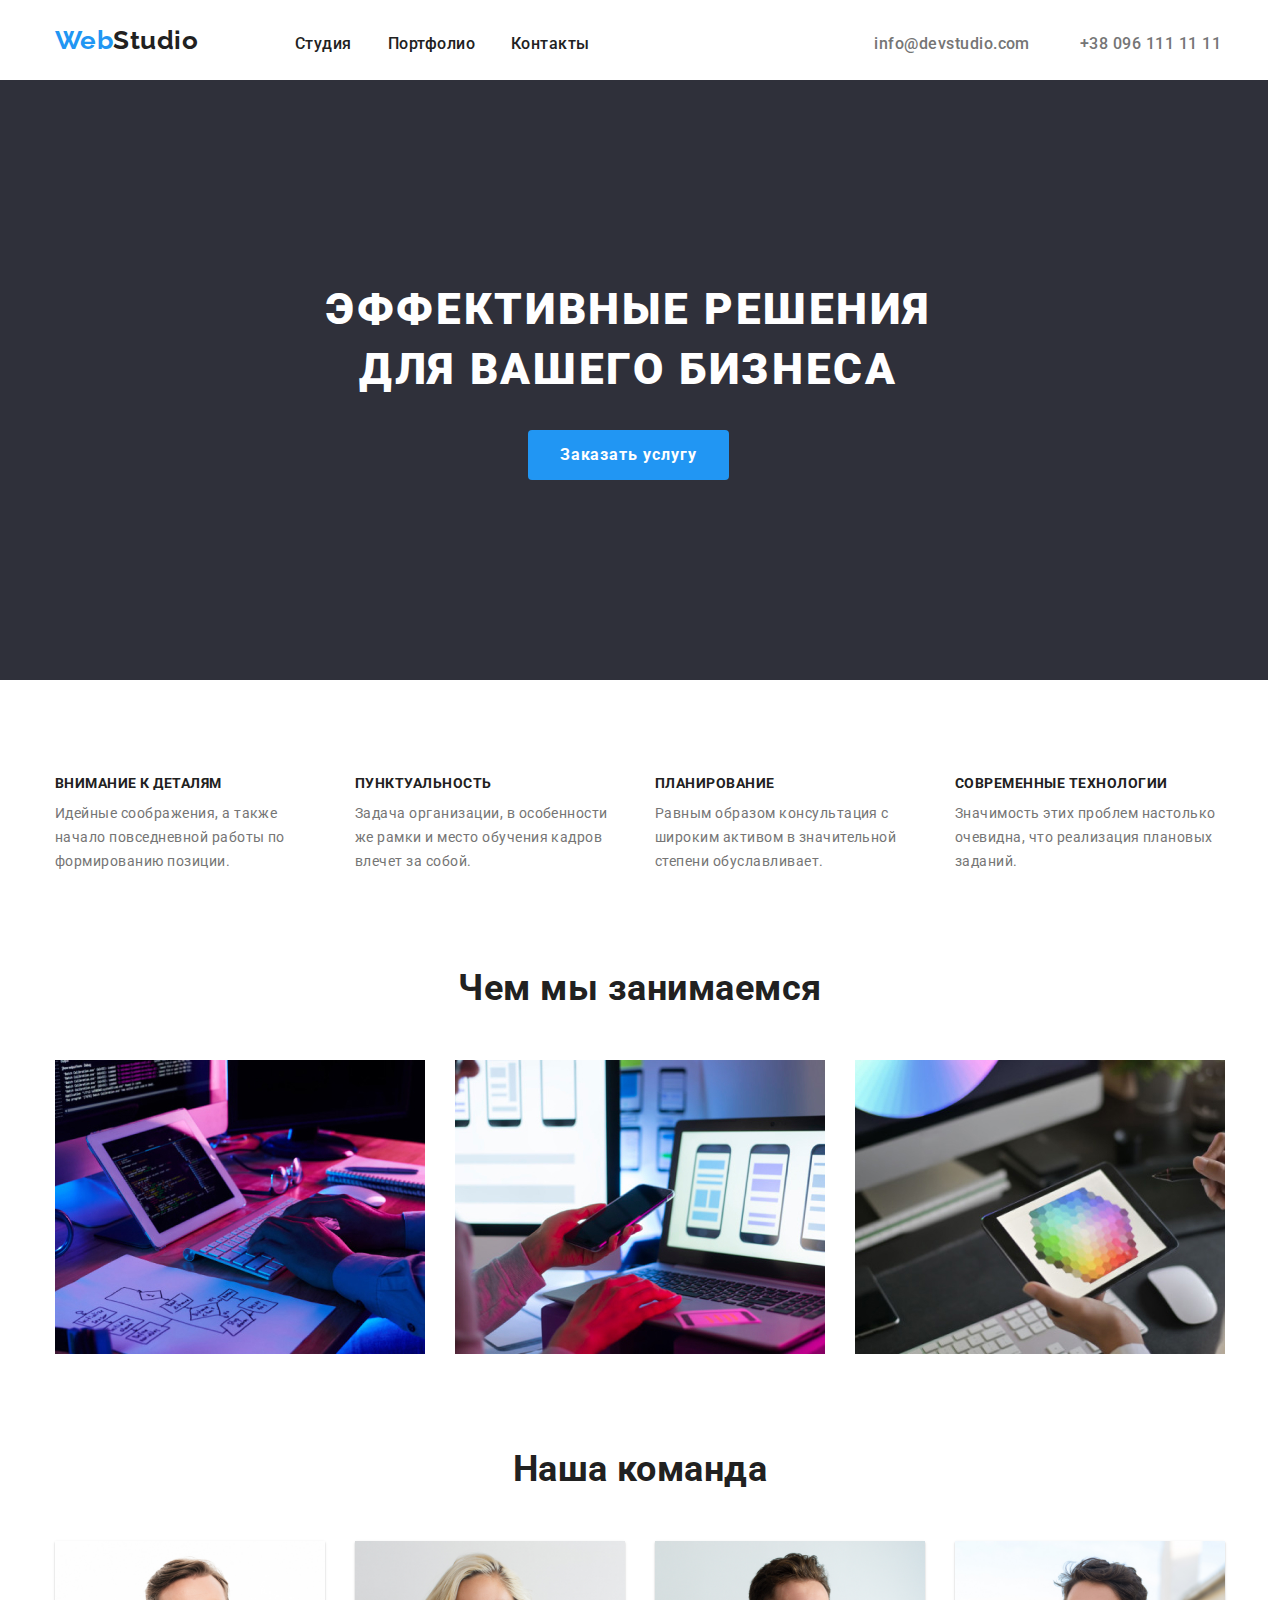
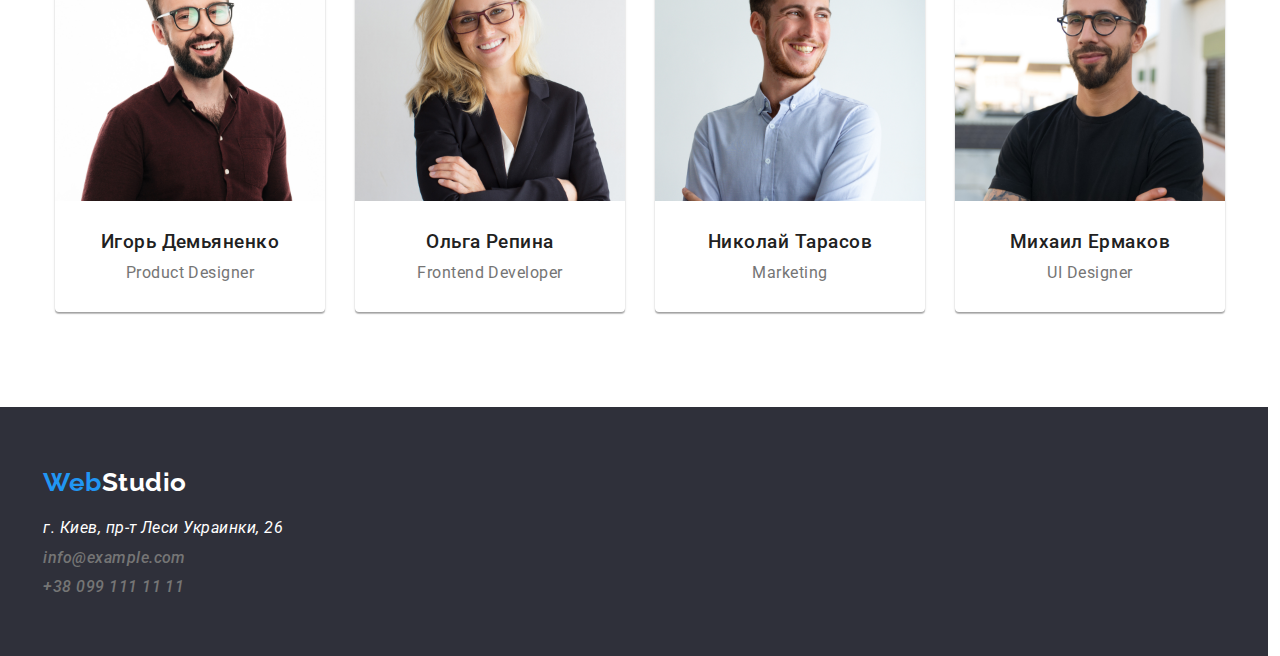
==== index.html @ 785e55bb "Fixes bugs  home task 03" ====
<!DOCTYPE html>
<html lang="en">
  <head>
    <meta charset="UTF-8" />
    <meta http-equiv="X-UA-Compatible" content="IE=edge" />
    <meta name="viewport" content="width=device-width, initial-scale=1.0" />
    <title>Document</title>
    <link rel="preconnect" href="https://fonts.gstatic.com" />
    <link
      href="https://fonts.googleapis.com/css2?family=Raleway:wght@700&family=Roboto:wght@400;500;700;900&display=swap"
      rel="stylesheet"
    />
    <link
      rel="stylesheet"
      href="https://cdnjs.cloudflare.com/ajax/libs/modern-normalize/1.0.0/modern-normalize.min.css"
    />
    <link rel="stylesheet" href="css/styles.css" />
  </head>
  <body>
    <div class="container">
      <!-- Шапка -->
      <header class="navigation">
        <nav>
          <a class="link logo" href="index.html">
            <span class="logo-highlight">Web</span>Studio
          </a>
          <ul class="menu-nav list">
            <li class="item"><a class="link" href="index.html">Студия</a></li>
            <li class="item">
              <a class="link" href="portfolio.html">Портфолио</a>
            </li>
            <li class="item"><a class="link" href="#">Контакты</a></li>
          </ul>
          <div class="contacts">
            <a class="link" href="mailto:">info@devstudio.com</a>
            <a class="link" href="tel:+380961111111">+38 096 111 11 11</a>
          </div>
        </nav>
      </header>
      <!-- Main -->
      <main>
        <section class="hero flex-container container flex-c">
          <h1 class="page-title">Эффективные решения для вашего бизнеса</h1>
          <button type="button" class="button">Заказать услугу</button>
        </section>
        <!-- Features -->
        <section class="features">
          <ul class="list">
            <li>
              <h3 class="page-title-item">Внимание к деталям</h3>
              <p>
                Идейные соображения, а также начало повседневной работы по
                формированию позиции.
              </p>
            </li>
          </ul>
          <ul class="list">
            <li>
              <h3 class="page-title-item">Пунктуальность</h3>
              <p>
                Задача организации, в особенности же рамки и место обучения
                кадров влечет за собой.
              </p>
            </li>
          </ul>
          <ul class="list">
            <li>
              <h3 class="page-title-item">Планирование</h3>
              <p>
                Равным образом консультация с широким активом в значительной
                степени обуславливает.
              </p>
            </li>
          </ul>
          <ul class="list">
            <li>
              <h3 class="page-title-item">Современные технологии</h3>
              <p>
                Значимость этих проблем настолько очевидна, что реализация
                плановых заданий.
              </p>
            </li>
          </ul>
        </section>
        <section class="works">
          <h2 class="section-title">Чем мы занимаемся</h2>
          <ul class="list image-grid">
            <li><img src="./images/features1.jpg" alt="Проектирование" /></li>
            <li><img src="./images/features2.jpg" alt="Дизайн" /></li>
            <li><img src="./images/features3.jpg" alt="Редакция" /></li>
          </ul>
        </section>

        <section class="our-team">
          <h2 class="section-title">Наша команда</h2>
          <div class="flex-container">
            <ul class="list team-card">
              <li><img src="./images/photo1.jpg" alt="Игорь Демьяненко" /></li>
              <li><h3 class="person">Игорь Демьяненко</h3></li>
              <li><p class="team-item">Product Designer</p></li>
            </ul>
            <ul class="list team-card">
              <li>
                <img src="./images/photo2.jpg" alt="Ольга Репина" width="270" />
              </li>
              <li><h3 class="person">Ольга Репина</h3></li>
              <li><p class="team-item">Frontend Developer</p></li>
            </ul>
            <ul class="list team-card">
              <li>
                <img src="./images/photo3.jpg" alt="Николай Тарасов" />
              </li>
              <li><h3 class="person">Николай Тарасов</h3></li>
              <li><p class="team-item">Marketing</p></li>
            </ul>
            <ul class="list team-card">
              <li><img src="./images/photo4.jpg" alt="" width="270" /></li>
              <li><h3 class="person">Михаил Ермаков</h3></li>
              <li><p class="team-item">UI Designer</p></li>
            </ul>
          </div>
        </section>
      </main>
      <!-- Подвал -->
      <footer>
        <div class="container">
          <a class="link logo" href="index.html">
            <span class="logo-highlight">Web</span>Studio
          </a>
          <address>
            <p class="contacts-item">г. Киев, пр-т Леси Украинки, 26</p>
            <ul class="list">
              <li class="contacts-item">
                <a class="link" href="mailto:info@example.com"
                  >info@example.com</a
                >
              </li>
              <li class="contacts-item">
                <a class="link" href="tel:+380991111111">+38 099 111 11 11</a>
              </li>
            </ul>
          </address>
        </div>
      </footer>
    </div>
  </body>
</html>
---- css/styles.css ----
/* Custom CSS variables */

:root {
    --main-font-family: "Roboto", sans-serif;
    --main-bg-color: #fff;
    --main-text-color: #212121;
    --secondary-color: #757575;
    --accent-color: #2196F3;
    --dark-bg-color: #2F303A;
    --base-size: 16px;
    --soft-box-shadow: drop-shadow(0px 4px 4px rgba(0, 0, 0, 0.25));
    --small-circled: 4px;
}

html {
    box-sizing: border-box;
}

*, *::after, *::before {
    box-sizing: inherit;
}

h1, h2, h3, h4, h5, h6, p {
    margin-top: 0;
    margin-bottom: 0;
}

/* Main styles */

body {
    font-size: var(--base-size);
    font-family: var(--main-font-family);
    letter-spacing: 0.03em;
    line-height: 1.2;
    color: var(--main-text-color);
}

img {
    display: block;
    width: 100%;
    height: auto;
}

footer {
    padding: 60px 0;
    background-color: var( --dark-bg-color);
    width: 100vw;
    position: relative;
    left: 49%;
    margin-left: -50vw;
}

address {
    margin-top: 20px;
}

.container {
    width: 1200px;
    margin: 0 auto;
    padding: 0 15px;
}

.navigation {
    height: 80px;
    padding: 25px 0;
}

.main-navigation {
    display: flex;
    align-items: center;
}

.flex-container {
    display: flex;
    justify-content: space-between;
}

.contacts {
    display: inline-flex;
    margin-left: 280px;
}

.contacts .link {
    color: var(--secondary-color);
}

.contacts .link:not(:last-child) {
    margin-right: 50px;
}

.menu-nav {
    width: 295px;
    display: inline-flex;
    justify-content: space-between;
}

.item .link {
    list-style: none;
    text-decoration: none;
    display: block;
}

.flex-c {
    justify-content: center;
    align-items: center;
}

.hero {
    width: 100vw;
    position: relative;
    left: 49%;
    margin-left: -50vw;
    text-align: center;
    height: 600px;
    background-color: var(--dark-bg-color);
    flex-direction: column;
}

.features {
    display: flex;
    justify-content: space-between;
    padding: 95px 0;
}

.features .list {
    width: 270px;
}

.features p {
    font-size: 14px;
    line-height: 24px;
    letter-spacing: 3%;
    color: var(--secondary-color);
}

.image-grid {
    display: flex;
    justify-content: space-between;
}

.link {
    text-decoration: none;
    color: inherit;
    font-weight: 500;
}

.link:hover, .link:focus {
    color: var(--accent-color);
}

.list {
    list-style: none;
    padding-left: 0;
    margin: 0;
}

.button {
    font-weight: 700;
    font-size: var(--base-size);
    line-height: 1.87;
    letter-spacing: .06em;
    color: var(--main-text-color);
    background-color: var(--main-bg-color);
    border: none;
    cursor: pointer;
    border-radius: var(--small-circled);
    padding: 10px 32px;
    background-color: #2196f3;
    color: var(--main-bg-color);
}

.button:active {
    outline: none;
    transform: translateY(2px);
}

.button:focus {
    outline: none;
}

.button-item {
    display: flex;
    justify-content: center;
    margin-left: auto;
    margin-right: auto;
    padding-bottom: 50px;
}

.site-nav {
    display: inline-flex;
}

.site-nav .button {
    display: block;
}

.site-nav-item:not(:last-child) {
    margin-right: 10px;
    background-repeat: 4px;
}

.site-nav-item {
    filter: var(--soft-box-shadow);
}

.filter-btn {
    font-size: var(--base-size);
    font-weight: 500;
    line-height: 1.62;
    color: var(--main-text-color);
    padding: 6px 22px;
    background-color: var(--main-bg-color);
    border: none;
    cursor: pointer;
    display: inline-flex;
    border-radius: var(--small-circled);
    filter: var(--soft-box-shadow);
}

.filter-btn:active {
    outline: none;
    transform: translateY(2px);
}

.filter-btn:focus {
    outline: none;
}

.filter-btn:hover {
    background-color: #2196f3;
    color: var(--main-bg-color);
}

.page-title {
    font-size: 44px;
    font-weight: 900;
    line-height: 1.36;
    color: var(--main-bg-color);
    display: block;
    width: 700px;
    letter-spacing: 0.06em;
    text-transform: uppercase;
    margin-bottom: 30px;
    margin: 0 auto 30px;
}

.page-title-item {
    font-weight: 700;
    font-size: 14px;
    line-height: 1.142;
    text-transform: uppercase;
    color: var( --main-text-color);
    margin-bottom: 10px;
}

.section-title {
    font-weight: 700;
    font-size: 36px;
    line-height: 1.166;
    text-align: center;
    color: var( --main-text-color);
    margin-bottom: 50px;
}

.works {
    padding-bottom: 95px;
}

.page-title-description {
    font-weight: 400;
    font-size: 14px;
    line-height: 1.71;
    color: var( --secondary-color);
}

.team-card {
    font-size: 16px;
    font-weight: 500;
    line-height: 1.2;
    text-align: center;
    color: var( --main-text-color);
    width: 270px;
    box-shadow: 0px 1px 3px rgba(0, 0, 0, 0.12), 0px 1px 1px rgba(0, 0, 0, 0.14), 0px 2px 1px rgba(0, 0, 0, 0.2);
    border-radius: 0px 0px 4px 4px;
}

.person {
    font-weight: 500;
    line-height: 1.2;
    letter-spacing: 3%;
    text-align: center;
    padding-top: 30px;
    padding-bottom: 10px;
}

.team-item {
    font-weight: 400;
    font-size: 16px;
    line-height: 19px;
    text-align: center;
    color: var(--secondary-color);
    padding-bottom: 30px;
}

.our-team {
    padding-bottom: 95px;
}

.contacts-item:not(:last-child) {
    padding-bottom: 10px;
    color: var(--main-bg-color);
}

.contacts-item .link {
    color: var(--secondary-color);
}

.contacts-item .link:hover {
    color: var(--accent-color);
}

footer .logo {
    color: var(--main-bg-color);
}

.logo {
    font-family: Raleway;
    font-weight: 700;
    font-size: 26px;
    line-height: 1.192;
    color: var(--main-text-color);
    margin-right: 90px;
}

.logo-highlight {
    color: var(--accent-color);
}

.portfolio {
    font-size: 18px;
    font-weight: 700;
    line-height: 2;
    letter-spacing: .06em;
    color: var(--main-text-color);
}

.portfolio-item {
    font-weight: 400;
    font-size: 16px;
    line-height: 1.87;
    color: var(--secondary-color);
}

.portfolio-example {
    display: flex;
}

.h-line {
    border-bottom: 1px solid #eee;
    margin-bottom: 95px;
}

.portfolio-title {
    display: none;
}

.grid {
    display: flex;
    flex-wrap: wrap;
}

.grid-item {
    width: 370px;
    margin-right: 30px;
    margin-bottom: 30px;
    border: 1px solid #eee;
}

.grid-item:nth-child(3n) {
    margin-right: 0;
}

.grid-item-title {
    font-weight: bold;
    font-size: 18px;
    line-height: 2;
    letter-spacing: .06em;
    color: var(--main-text-color);
    margin-bottom: 5px;
}

.grid-item-text {
    font-size: 16px;
    line-height: 1.87;
    letter-spacing: 0.03em;
    color: var(--secondary-color);
}

.card-info {
    padding: 20px 24px;
}

.visually-hidden {
    position: absolute !important;
    clip: rect(1px 1px 1px 1px);
    clip: rect(1px, 1px, 1px, 1px);
    padding: 0 !important;
    border: 0 !important;
    height: 1px !important;
    width: 1px !important;
    overflow: hidden;
}
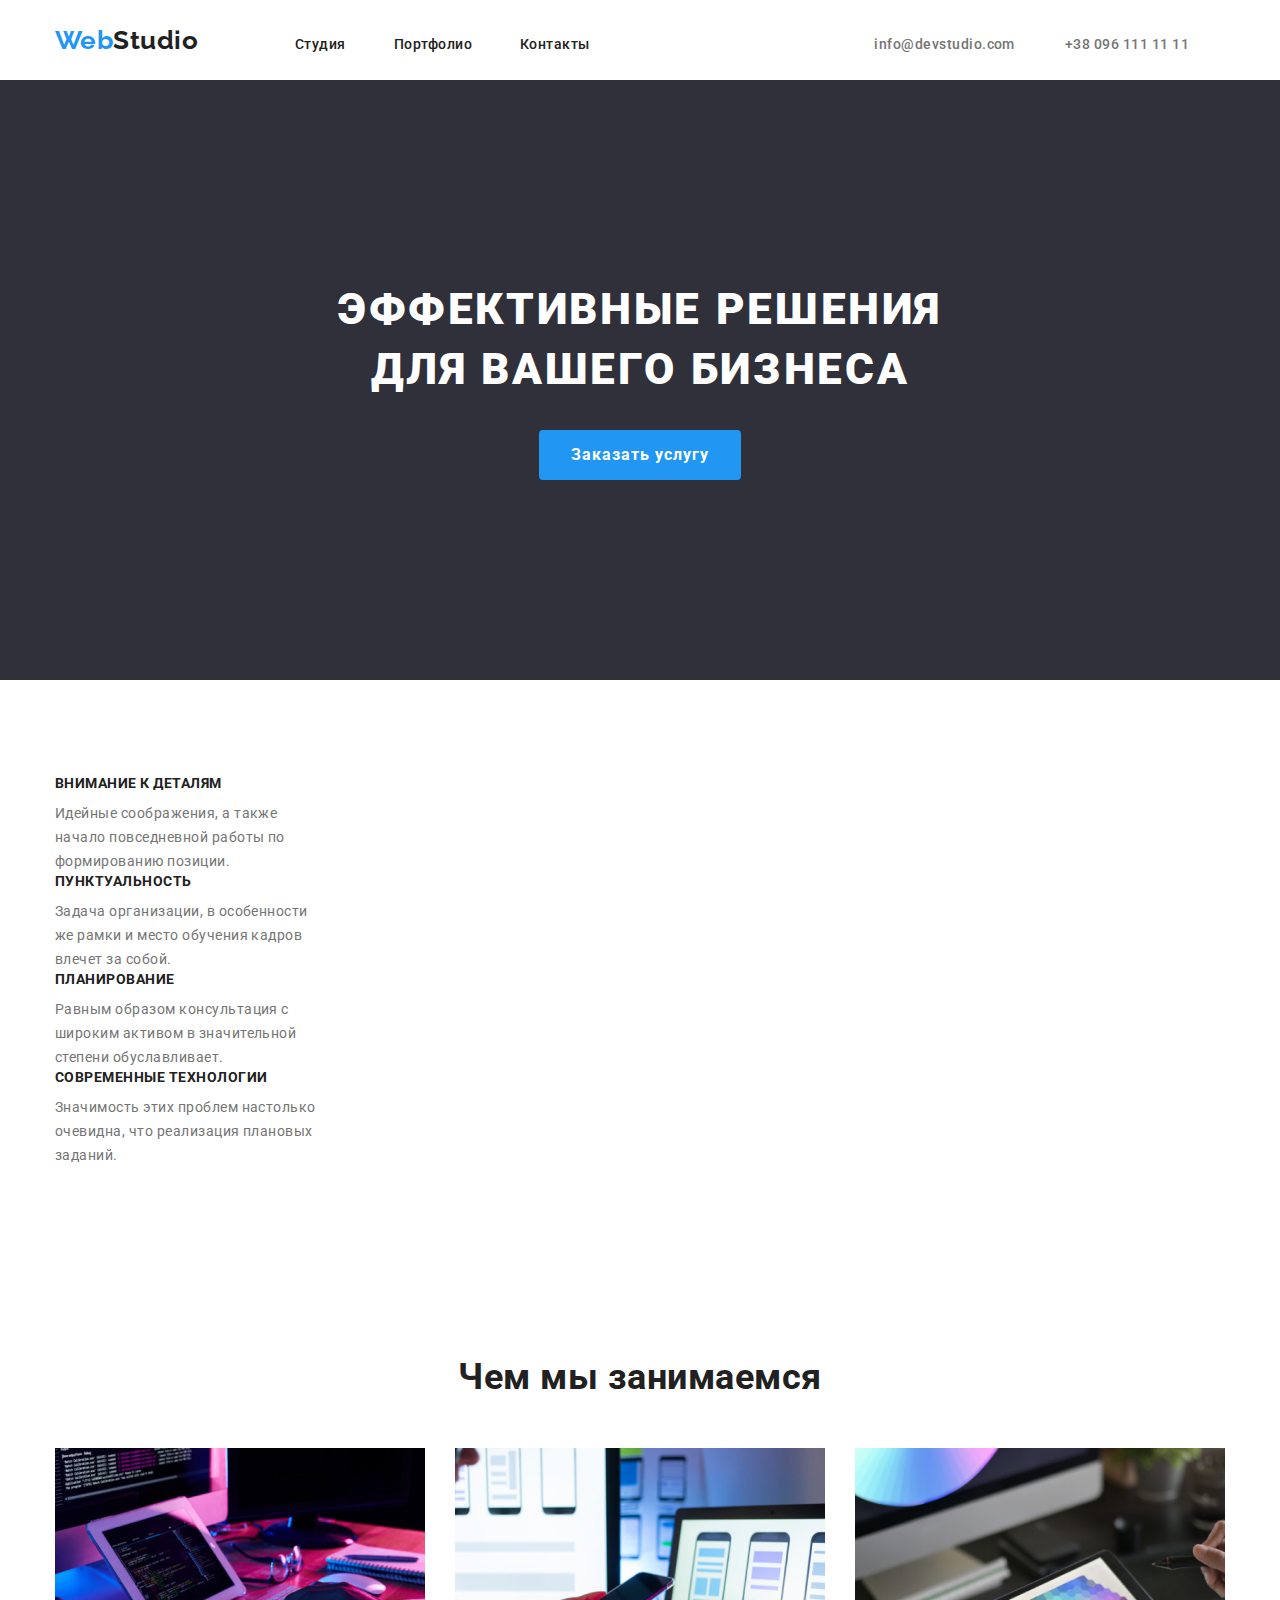
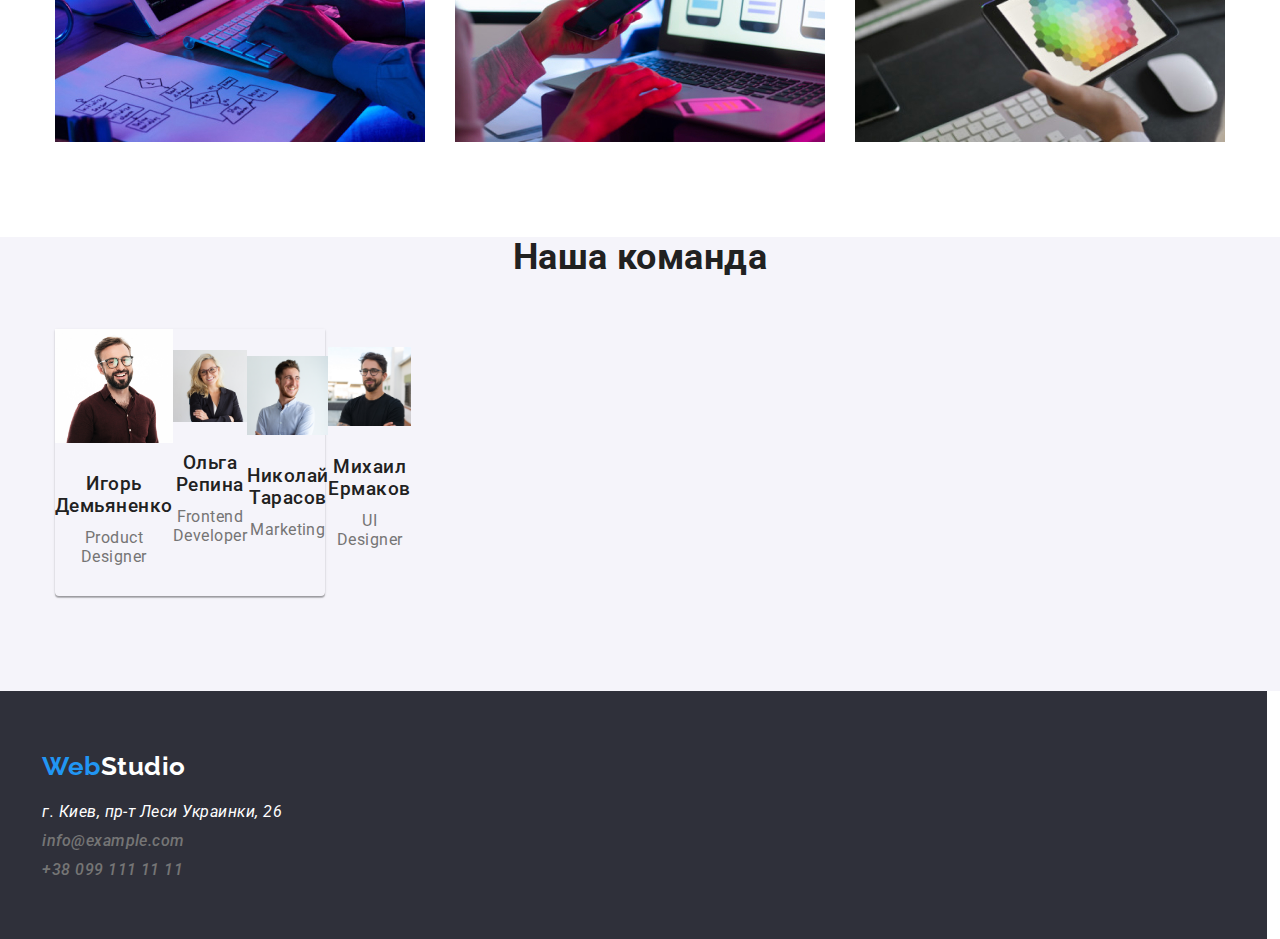
==== commit 91f46401: "Fixes bugs sn home task 3" ====
--- a/index.html
+++ b/index.html
@@ -17,9 +17,10 @@
     <link rel="stylesheet" href="css/styles.css" />
   </head>
   <body>
-    <div class="container">
+   
       <!-- Шапка -->
       <header class="navigation">
+         <div class="container">
         <nav>
           <a class="link logo" href="index.html">
             <span class="logo-highlight">Web</span>Studio
@@ -36,15 +37,17 @@
             <a class="link" href="tel:+380961111111">+38 096 111 11 11</a>
           </div>
         </nav>
+        </div>
       </header>
       <!-- Main -->
       <main>
-        <section class="hero flex-container container flex-c">
+        <section class="hero">
           <h1 class="page-title">Эффективные решения для вашего бизнеса</h1>
           <button type="button" class="button">Заказать услугу</button>
-        </section>
+          </section>
         <!-- Features -->
         <section class="features">
+          <div class="container flex-conteiner flex-c">
           <ul class="list">
             <li>
               <h3 class="page-title-item">Внимание к деталям</h3>
@@ -53,8 +56,6 @@
                 формированию позиции.
               </p>
             </li>
-          </ul>
-          <ul class="list">
             <li>
               <h3 class="page-title-item">Пунктуальность</h3>
               <p>
@@ -62,8 +63,6 @@
                 кадров влечет за собой.
               </p>
             </li>
-          </ul>
-          <ul class="list">
             <li>
               <h3 class="page-title-item">Планирование</h3>
               <p>
@@ -71,8 +70,6 @@
                 степени обуславливает.
               </p>
             </li>
-          </ul>
-          <ul class="list">
             <li>
               <h3 class="page-title-item">Современные технологии</h3>
               <p>
@@ -81,43 +78,44 @@
               </p>
             </li>
           </ul>
+          </div>
         </section>
         <section class="works">
+          <div class="container">
           <h2 class="section-title">Чем мы занимаемся</h2>
           <ul class="list image-grid">
             <li><img src="./images/features1.jpg" alt="Проектирование" /></li>
             <li><img src="./images/features2.jpg" alt="Дизайн" /></li>
             <li><img src="./images/features3.jpg" alt="Редакция" /></li>
           </ul>
+          </div>
         </section>
-
         <section class="our-team">
+          <div class="container">
           <h2 class="section-title">Наша команда</h2>
-          <div class="flex-container">
-            <ul class="list team-card">
-              <li><img src="./images/photo1.jpg" alt="Игорь Демьяненко" /></li>
-              <li><h3 class="person">Игорь Демьяненко</h3></li>
-              <li><p class="team-item">Product Designer</p></li>
-            </ul>
-            <ul class="list team-card">
+            <ul class="list team-card team-card-discription">
               <li>
-                <img src="./images/photo2.jpg" alt="Ольга Репина" width="270" />
+                <img src="./images/photo1.jpg" alt="Игорь Демьяненко" />
+                <h3 class="person">Игорь Демьяненко</h3>
+                <p class="team-item">Product Designer</p>
               </li>
-              <li><h3 class="person">Ольга Репина</h3></li>
-              <li><p class="team-item">Frontend Developer</p></li>
-            </ul>
-            <ul class="list team-card">
+              <li>
+                <img src="./images/photo2.jpg" alt="Ольга Репина"/>
+                <h3 class="person">Ольга Репина</h3>
+                <p class="team-item">Frontend Developer</p>
+              </li>
               <li>
                 <img src="./images/photo3.jpg" alt="Николай Тарасов" />
+                <h3 class="person">Николай Тарасов</h3>
+                <p class="team-item">Marketing</p>
               </li>
-              <li><h3 class="person">Николай Тарасов</h3></li>
-              <li><p class="team-item">Marketing</p></li>
+              <li>
+                <img src="./images/photo4.jpg" alt="Михаил Ермаков"/>
+                <h3 class="person">Михаил Ермаков</h3>
+                <p class="team-item">UI Designer</p>
+              </li>
             </ul>
-            <ul class="list team-card">
-              <li><img src="./images/photo4.jpg" alt="" width="270" /></li>
-              <li><h3 class="person">Михаил Ермаков</h3></li>
-              <li><p class="team-item">UI Designer</p></li>
-            </ul>
+        
           </div>
         </section>
       </main>
--- a/css/styles.css
+++ b/css/styles.css
@@ -75,12 +75,22 @@
     justify-content: space-between;
 }
 
+.flex-c {
+    justify-content: center;
+    align-items: center;
+}
+
+.features-flex-container {
+    display: inline-flex;
+}
+
 .contacts {
     display: inline-flex;
     margin-left: 280px;
 }
 
 .contacts .link {
+    font-size: 14px;
     color: var(--secondary-color);
 }
 
@@ -95,25 +105,18 @@
 }
 
 .item .link {
+    font-size: 14px;
     list-style: none;
     text-decoration: none;
     display: block;
 }
 
-.flex-c {
-    justify-content: center;
-    align-items: center;
-}
-
 .hero {
-    width: 100vw;
-    position: relative;
-    left: 49%;
-    margin-left: -50vw;
+    min-width: 100vh;
+    padding-top: 200px;
+    padding-bottom: 200px;
     text-align: center;
-    height: 600px;
     background-color: var(--dark-bg-color);
-    flex-direction: column;
 }
 
 .features {
@@ -263,6 +266,7 @@
 }
 
 .works {
+    padding-top: 95px;
     padding-bottom: 95px;
 }
 
@@ -303,7 +307,18 @@
 }
 
 .our-team {
+    background: #F5F4FA;
     padding-bottom: 95px;
+}
+
+.our-team-card {
+    padding-top: 30px;
+    padding-bottom: 30px;
+}
+
+.team-card-discription {
+    display: flex;
+    align-items: center;
 }
 
 .contacts-item:not(:last-child) {
@@ -357,7 +372,6 @@
 
 .h-line {
     border-bottom: 1px solid #eee;
-    margin-bottom: 95px;
 }
 
 .portfolio-title {
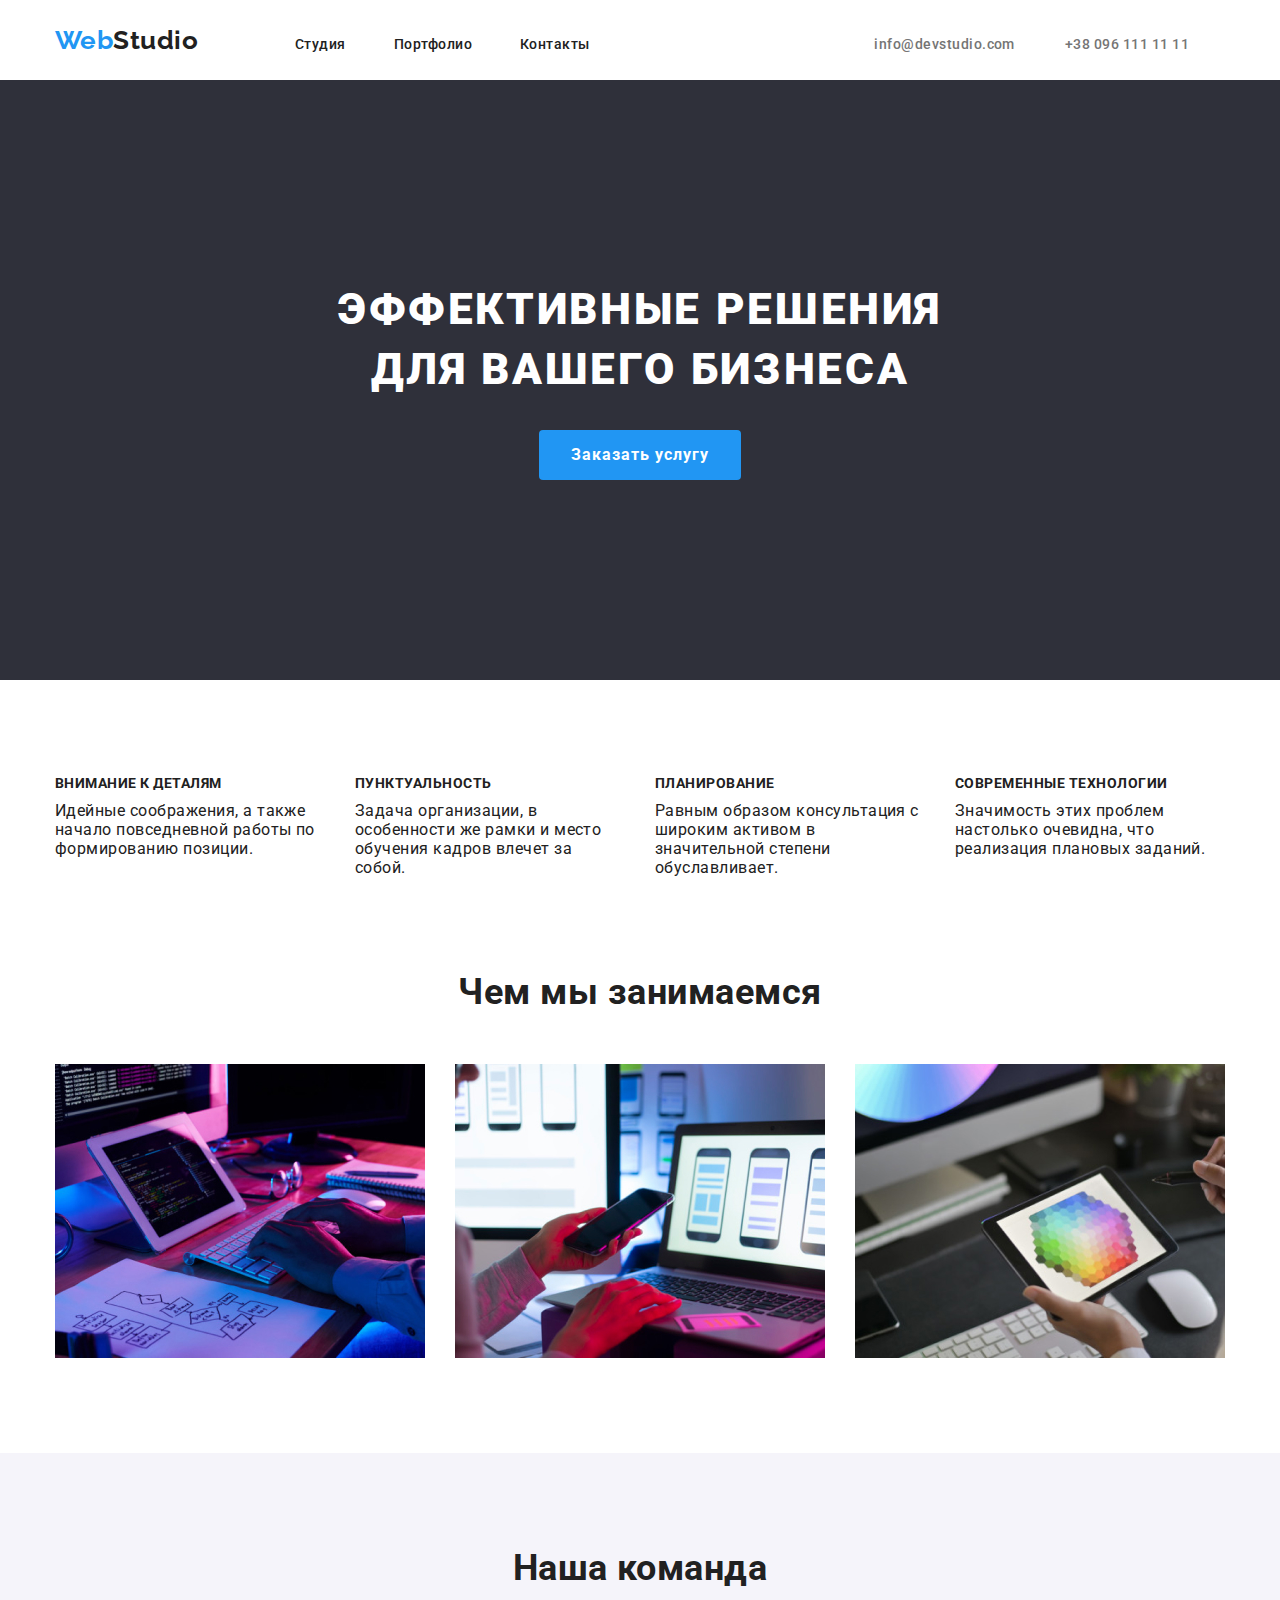
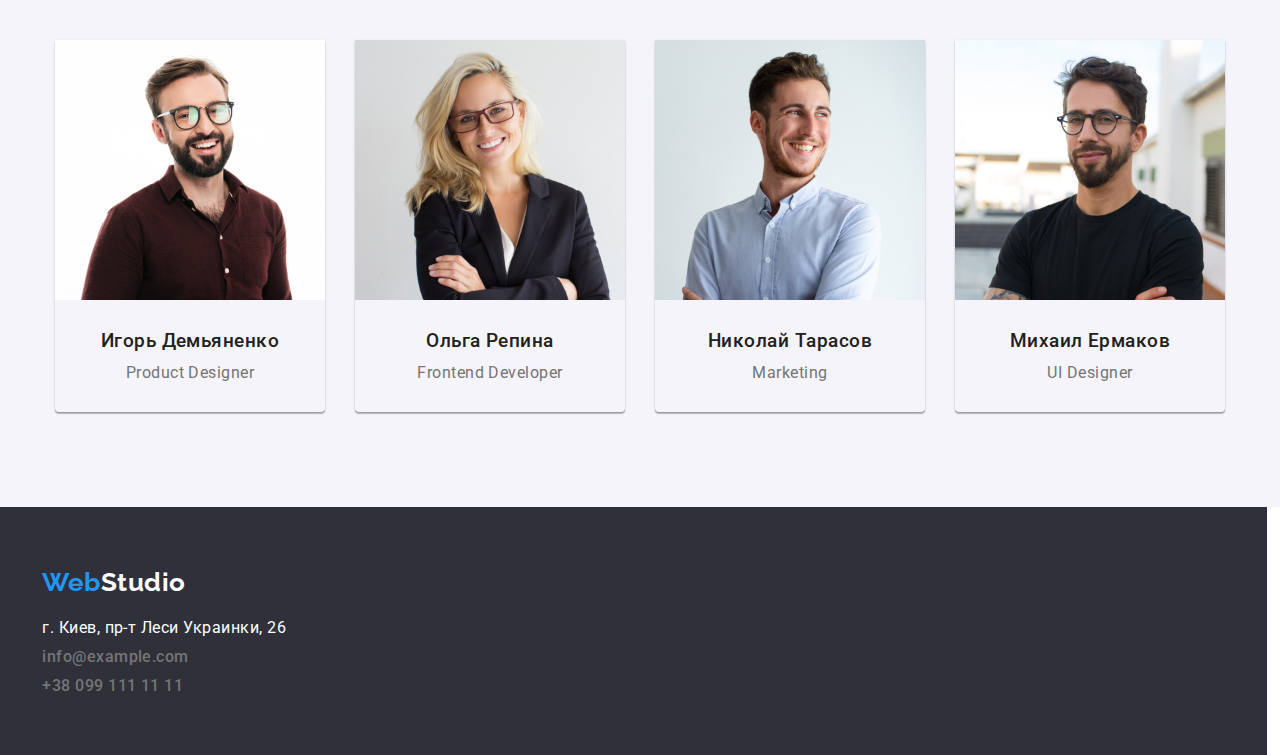
==== commit 2d63e489: "Modify according to mentor comments" ====
--- a/index.html
+++ b/index.html
@@ -20,7 +20,7 @@
    
       <!-- Шапка -->
       <header class="navigation">
-         <div class="container">
+        <div class="container">
         <nav>
           <a class="link logo" href="index.html">
             <span class="logo-highlight">Web</span>Studio
@@ -47,30 +47,30 @@
           </section>
         <!-- Features -->
         <section class="features">
-          <div class="container flex-conteiner flex-c">
-          <ul class="list">
-            <li>
+          <div class="container">
+          <ul class="list flex-container">
+            <li class="list-item">
               <h3 class="page-title-item">Внимание к деталям</h3>
               <p>
                 Идейные соображения, а также начало повседневной работы по
                 формированию позиции.
               </p>
             </li>
-            <li>
+            <li  class="list-item">
               <h3 class="page-title-item">Пунктуальность</h3>
               <p>
                 Задача организации, в особенности же рамки и место обучения
                 кадров влечет за собой.
               </p>
             </li>
-            <li>
+            <li  class="list-item">
               <h3 class="page-title-item">Планирование</h3>
               <p>
                 Равным образом консультация с широким активом в значительной
                 степени обуславливает.
               </p>
             </li>
-            <li>
+            <li  class="list-item">
               <h3 class="page-title-item">Современные технологии</h3>
               <p>
                 Значимость этих проблем настолько очевидна, что реализация
@@ -93,26 +93,34 @@
         <section class="our-team">
           <div class="container">
           <h2 class="section-title">Наша команда</h2>
-            <ul class="list team-card team-card-discription">
-              <li>
+            <ul class="list flex-container">
+              <li  class="team-card">
                 <img src="./images/photo1.jpg" alt="Игорь Демьяненко" />
+                <div class="team-card-body">
                 <h3 class="person">Игорь Демьяненко</h3>
                 <p class="team-item">Product Designer</p>
+                </div>
               </li>
-              <li>
+              <li  class="team-card">
                 <img src="./images/photo2.jpg" alt="Ольга Репина"/>
+                  <div class="team-card-body">
                 <h3 class="person">Ольга Репина</h3>
                 <p class="team-item">Frontend Developer</p>
+                </div>
               </li>
-              <li>
+              <li  class="team-card">
                 <img src="./images/photo3.jpg" alt="Николай Тарасов" />
+                 <div class="team-card-body">
                 <h3 class="person">Николай Тарасов</h3>
                 <p class="team-item">Marketing</p>
+                </div>
               </li>
-              <li>
+              <li  class="team-card">
                 <img src="./images/photo4.jpg" alt="Михаил Ермаков"/>
+                 <div class="team-card-body">
                 <h3 class="person">Михаил Ермаков</h3>
                 <p class="team-item">UI Designer</p>
+                </div>
               </li>
             </ul>
         
@@ -125,15 +133,14 @@
           <a class="link logo" href="index.html">
             <span class="logo-highlight">Web</span>Studio
           </a>
-          <address>
-            <p class="contacts-item">г. Киев, пр-т Леси Украинки, 26</p>
+          <address class="footer-contacts">
+            <p class="footer-contacts-item">г. Киев, пр-т Леси Украинки, 26</p>
             <ul class="list">
-              <li class="contacts-item">
+              <li class="footer-contacts-item">
                 <a class="link" href="mailto:info@example.com"
-                  >info@example.com</a
-                >
+                  >info@example.com</a>
               </li>
-              <li class="contacts-item">
+              <li class="footer-contacts-item">
                 <a class="link" href="tel:+380991111111">+38 099 111 11 11</a>
               </li>
             </ul>
--- a/css/styles.css
+++ b/css/styles.css
@@ -125,15 +125,12 @@
     padding: 95px 0;
 }
 
-.features .list {
+.features .list-item {
     width: 270px;
 }
 
-.features p {
-    font-size: 14px;
-    line-height: 24px;
-    letter-spacing: 3%;
-    color: var(--secondary-color);
+.features .list-item:not(:last-child) {
+    margin-right: 20px;
 }
 
 .image-grid {
@@ -181,16 +178,15 @@
     outline: none;
 }
 
-.button-item {
+.secondary-nav {
+    padding-top: 50px;
+    padding-bottom: 50px;
+}
+
+
+.site-nav {
     display: flex;
     justify-content: center;
-    margin-left: auto;
-    margin-right: auto;
-    padding-bottom: 50px;
-}
-
-.site-nav {
-    display: inline-flex;
 }
 
 .site-nav .button {
@@ -266,7 +262,6 @@
 }
 
 .works {
-    padding-top: 95px;
     padding-bottom: 95px;
 }
 
@@ -293,8 +288,7 @@
     line-height: 1.2;
     letter-spacing: 3%;
     text-align: center;
-    padding-top: 30px;
-    padding-bottom: 10px;
+    margin-bottom: 10px;
 }
 
 .team-item {
@@ -303,11 +297,11 @@
     line-height: 19px;
     text-align: center;
     color: var(--secondary-color);
-    padding-bottom: 30px;
 }
 
 .our-team {
     background: #F5F4FA;
+    padding-top: 95px;
     padding-bottom: 95px;
 }
 
@@ -316,21 +310,24 @@
     padding-bottom: 30px;
 }
 
-.team-card-discription {
-    display: flex;
-    align-items: center;
-}
-
-.contacts-item:not(:last-child) {
+.team-card-body {
+    padding: 30px;
+}
+
+.footer-contacts {
+    font-style: normal;
+}
+
+.footer-contacts-item:not(:last-child) {
     padding-bottom: 10px;
     color: var(--main-bg-color);
 }
 
-.contacts-item .link {
+.footer-contacts-item .link {
     color: var(--secondary-color);
 }
 
-.contacts-item .link:hover {
+.footer-contacts-item .link:hover {
     color: var(--accent-color);
 }
 
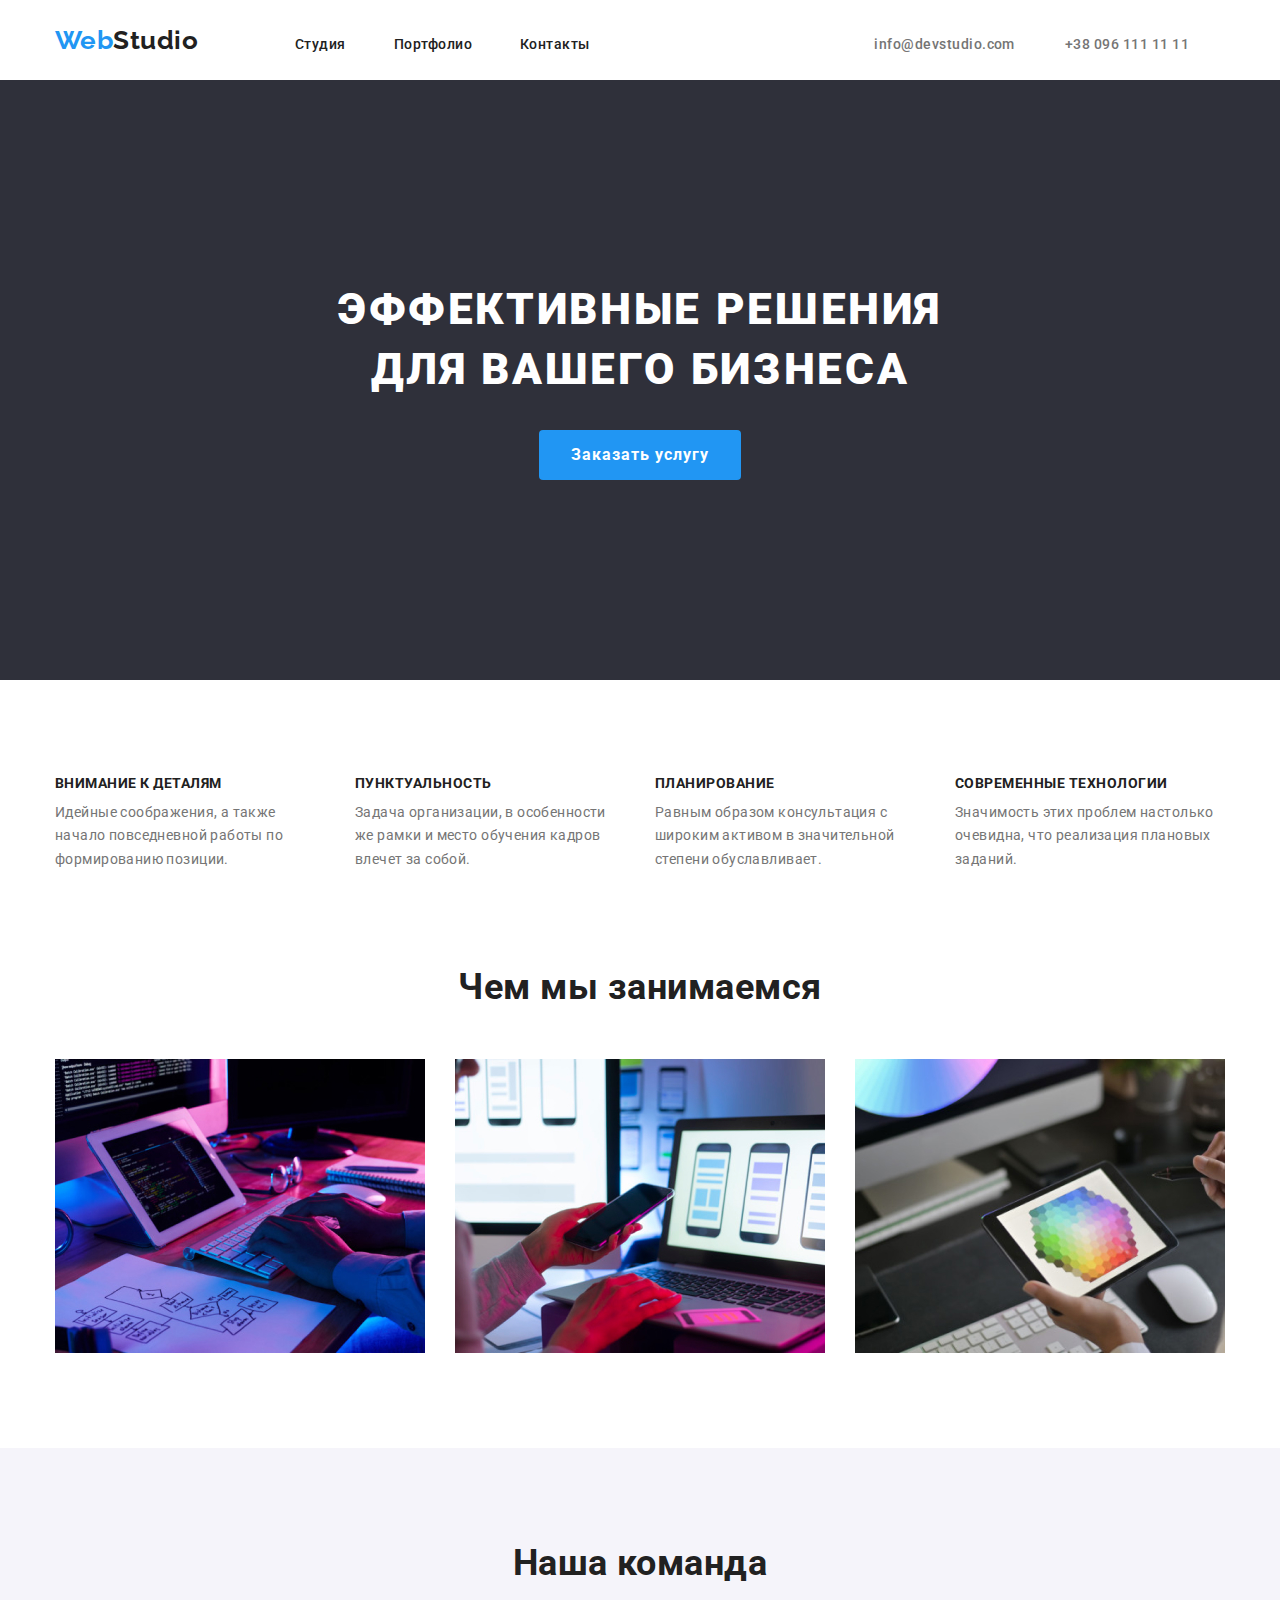
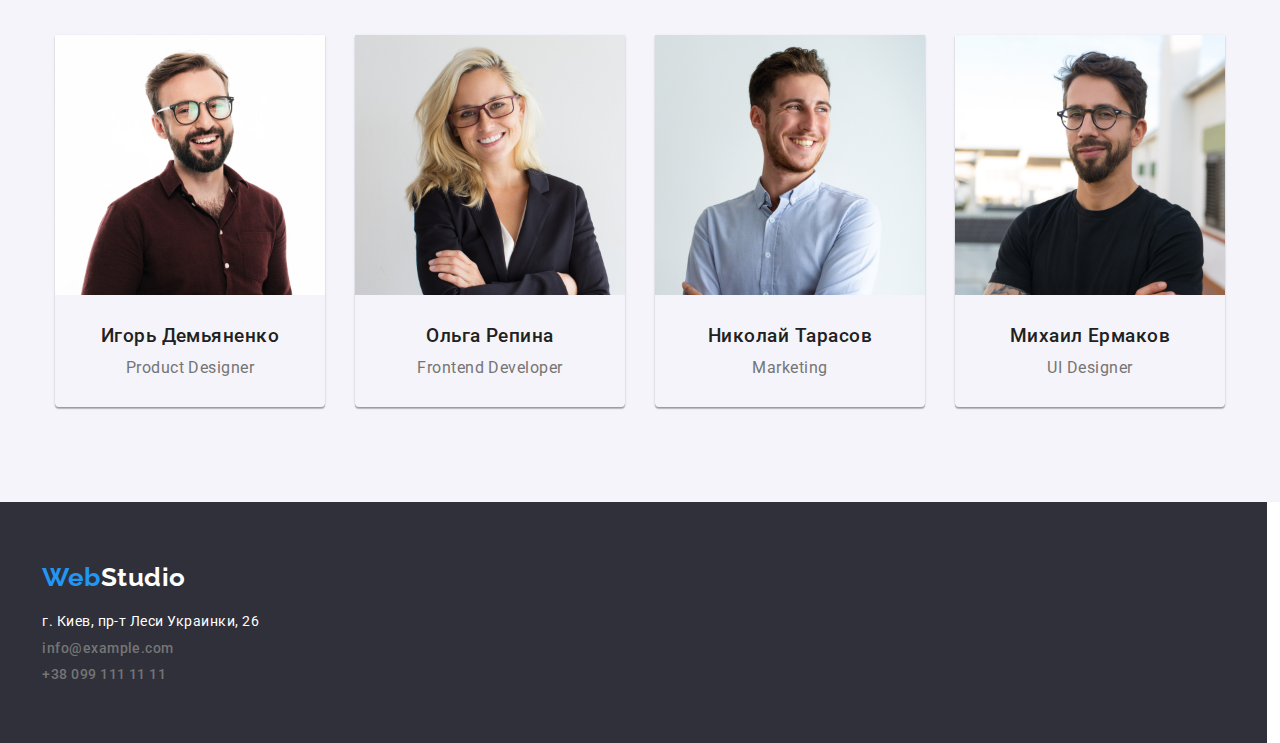
==== commit 43abb5eb: "Fix issue according to mentor comment" ====
--- a/index.html
+++ b/index.html
@@ -17,10 +17,9 @@
     <link rel="stylesheet" href="css/styles.css" />
   </head>
   <body>
-   
-      <!-- Шапка -->
-      <header class="navigation">
-        <div class="container">
+    <!-- Шапка -->
+    <header class="navigation">
+      <div class="container">
         <nav>
           <a class="link logo" href="index.html">
             <span class="logo-highlight">Web</span>Studio
@@ -37,116 +36,115 @@
             <a class="link" href="tel:+380961111111">+38 096 111 11 11</a>
           </div>
         </nav>
-        </div>
-      </header>
-      <!-- Main -->
-      <main>
-        <section class="hero">
-          <h1 class="page-title">Эффективные решения для вашего бизнеса</h1>
-          <button type="button" class="button">Заказать услугу</button>
-          </section>
-        <!-- Features -->
-        <section class="features">
-          <div class="container">
+      </div>
+    </header>
+    <!-- Main -->
+    <main>
+      <section class="hero">
+        <h1 class="page-title">Эффективные решения для вашего бизнеса</h1>
+        <button type="button" class="button">Заказать услугу</button>
+      </section>
+      <!-- Features -->
+      <section class="features">
+        <div class="container">
           <ul class="list flex-container">
             <li class="list-item">
               <h3 class="page-title-item">Внимание к деталям</h3>
-              <p>
+              <p class="page-title-text">
                 Идейные соображения, а также начало повседневной работы по
                 формированию позиции.
               </p>
             </li>
-            <li  class="list-item">
+            <li class="list-item">
               <h3 class="page-title-item">Пунктуальность</h3>
-              <p>
+              <p class="page-title-text">
                 Задача организации, в особенности же рамки и место обучения
                 кадров влечет за собой.
               </p>
             </li>
-            <li  class="list-item">
+            <li class="list-item">
               <h3 class="page-title-item">Планирование</h3>
-              <p>
+              <p class="page-title-text">
                 Равным образом консультация с широким активом в значительной
                 степени обуславливает.
               </p>
             </li>
-            <li  class="list-item">
+            <li class="list-item">
               <h3 class="page-title-item">Современные технологии</h3>
-              <p>
+              <p class="page-title-text">
                 Значимость этих проблем настолько очевидна, что реализация
                 плановых заданий.
               </p>
             </li>
           </ul>
-          </div>
-        </section>
-        <section class="works">
-          <div class="container">
+        </div>
+      </section>
+      <section class="works">
+        <div class="container">
           <h2 class="section-title">Чем мы занимаемся</h2>
           <ul class="list image-grid">
             <li><img src="./images/features1.jpg" alt="Проектирование" /></li>
             <li><img src="./images/features2.jpg" alt="Дизайн" /></li>
             <li><img src="./images/features3.jpg" alt="Редакция" /></li>
           </ul>
-          </div>
-        </section>
-        <section class="our-team">
-          <div class="container">
+        </div>
+      </section>
+      <section class="our-team">
+        <div class="container">
           <h2 class="section-title">Наша команда</h2>
-            <ul class="list flex-container">
-              <li  class="team-card">
-                <img src="./images/photo1.jpg" alt="Игорь Демьяненко" />
-                <div class="team-card-body">
+          <ul class="list flex-container">
+            <li class="team-card">
+              <img src="./images/photo1.jpg" alt="Игорь Демьяненко" />
+              <div class="team-card-body">
                 <h3 class="person">Игорь Демьяненко</h3>
                 <p class="team-item">Product Designer</p>
-                </div>
-              </li>
-              <li  class="team-card">
-                <img src="./images/photo2.jpg" alt="Ольга Репина"/>
-                  <div class="team-card-body">
+              </div>
+            </li>
+            <li class="team-card">
+              <img src="./images/photo2.jpg" alt="Ольга Репина" />
+              <div class="team-card-body">
                 <h3 class="person">Ольга Репина</h3>
                 <p class="team-item">Frontend Developer</p>
-                </div>
-              </li>
-              <li  class="team-card">
-                <img src="./images/photo3.jpg" alt="Николай Тарасов" />
-                 <div class="team-card-body">
+              </div>
+            </li>
+            <li class="team-card">
+              <img src="./images/photo3.jpg" alt="Николай Тарасов" />
+              <div class="team-card-body">
                 <h3 class="person">Николай Тарасов</h3>
                 <p class="team-item">Marketing</p>
-                </div>
-              </li>
-              <li  class="team-card">
-                <img src="./images/photo4.jpg" alt="Михаил Ермаков"/>
-                 <div class="team-card-body">
+              </div>
+            </li>
+            <li class="team-card">
+              <img src="./images/photo4.jpg" alt="Михаил Ермаков" />
+              <div class="team-card-body">
                 <h3 class="person">Михаил Ермаков</h3>
                 <p class="team-item">UI Designer</p>
-                </div>
-              </li>
-            </ul>
-        
-          </div>
-        </section>
-      </main>
-      <!-- Подвал -->
-      <footer>
-        <div class="container">
-          <a class="link logo" href="index.html">
-            <span class="logo-highlight">Web</span>Studio
-          </a>
-          <address class="footer-contacts">
-            <p class="footer-contacts-item">г. Киев, пр-т Леси Украинки, 26</p>
-            <ul class="list">
-              <li class="footer-contacts-item">
-                <a class="link" href="mailto:info@example.com"
-                  >info@example.com</a>
-              </li>
-              <li class="footer-contacts-item">
-                <a class="link" href="tel:+380991111111">+38 099 111 11 11</a>
-              </li>
-            </ul>
-          </address>
+              </div>
+            </li>
+          </ul>
         </div>
-      </footer>
-    </div>
+      </section>
+    </main>
+    <!-- Подвал -->
+    <footer>
+      <div class="container">
+        <a class="link logo" href="index.html">
+          <span class="logo-highlight">Web</span>Studio
+        </a>
+        <address class="footer-contacts">
+          <p class="footer-contacts-item">г. Киев, пр-т Леси Украинки, 26</p>
+          <ul class="list">
+            <li class="footer-contacts-item">
+              <a class="link" href="mailto:info@example.com"
+                >info@example.com</a
+              >
+            </li>
+            <li class="footer-contacts-item">
+              <a class="link" href="tel:+380991111111">+38 099 111 11 11</a>
+            </li>
+          </ul>
+        </address>
+      </div>
+    </footer>
   </body>
 </html>
--- a/css/styles.css
+++ b/css/styles.css
@@ -179,11 +179,13 @@
 }
 
 .secondary-nav {
-    padding-top: 50px;
-    padding-bottom: 50px;
-}
-
-
+    margin-bottom: 50px;
+}
+
+.main-section {
+    padding-top: 95px;
+    padding-bottom: 90px;
+}
 .site-nav {
     display: flex;
     justify-content: center;
@@ -196,10 +198,6 @@
 .site-nav-item:not(:last-child) {
     margin-right: 10px;
     background-repeat: 4px;
-}
-
-.site-nav-item {
-    filter: var(--soft-box-shadow);
 }
 
 .filter-btn {
@@ -208,12 +206,11 @@
     line-height: 1.62;
     color: var(--main-text-color);
     padding: 6px 22px;
-    background-color: var(--main-bg-color);
+    background-color: #F5F4FA;
     border: none;
     cursor: pointer;
     display: inline-flex;
     border-radius: var(--small-circled);
-    filter: var(--soft-box-shadow);
 }
 
 .filter-btn:active {
@@ -228,6 +225,7 @@
 .filter-btn:hover {
     background-color: #2196f3;
     color: var(--main-bg-color);
+    box-shadow: 0px 4px 4px rgba(0, 0, 0, 0.25);
 }
 
 .page-title {
@@ -252,6 +250,13 @@
     margin-bottom: 10px;
 }
 
+.page-title-text {
+    font-size: 14px;
+    line-height: 1.71;
+    letter-spacing: 0.03em;
+    color: var(--secondary-color);
+}
+
 .section-title {
     font-weight: 700;
     font-size: 36px;
@@ -316,6 +321,7 @@
 
 .footer-contacts {
     font-style: normal;
+    font-size: 14px;
 }
 
 .footer-contacts-item:not(:last-child) {
@@ -347,6 +353,7 @@
 .logo-highlight {
     color: var(--accent-color);
 }
+
 
 .portfolio {
     font-size: 18px;
